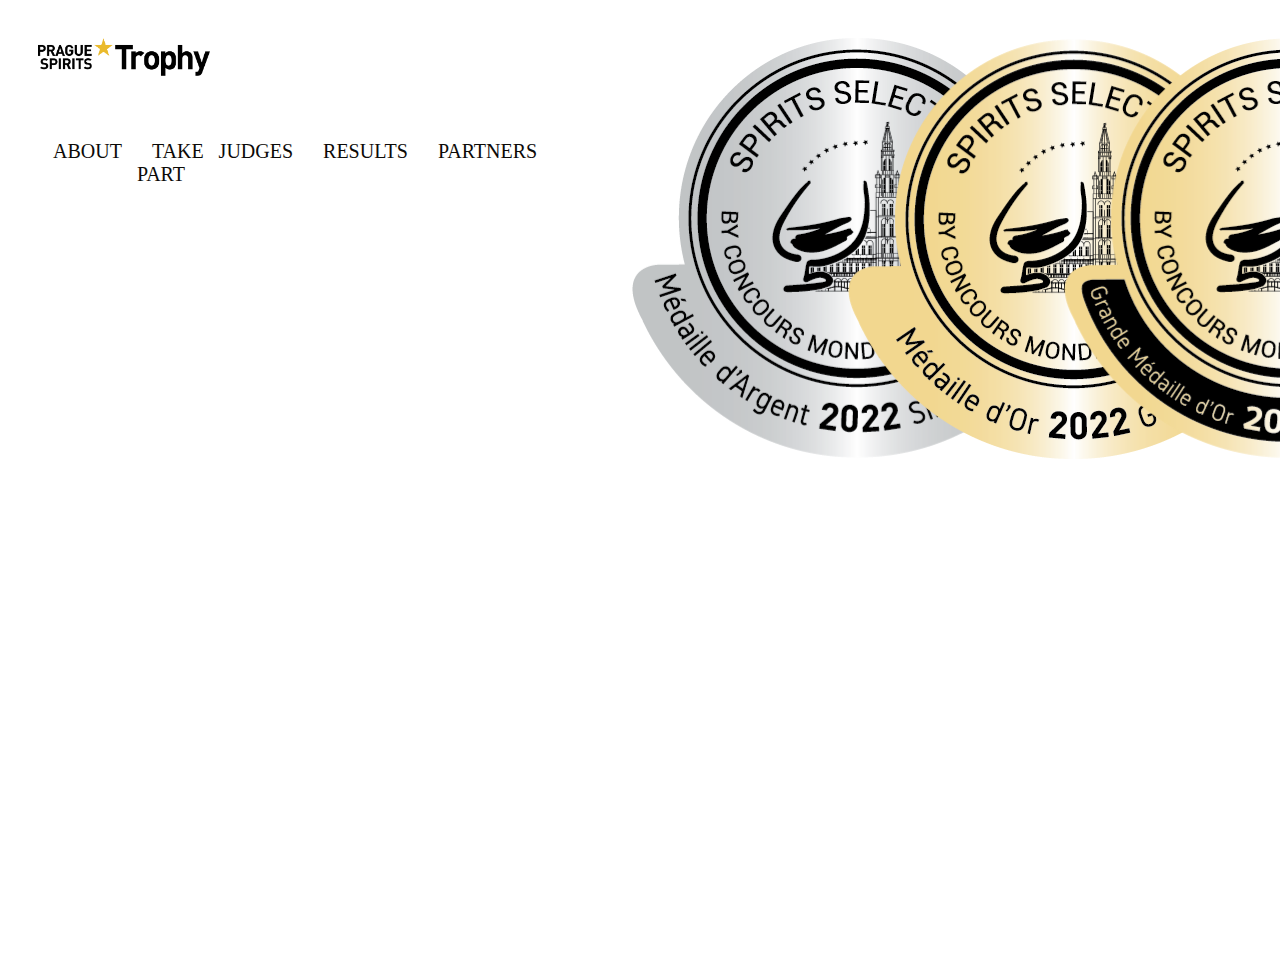
==== index.html @ 069c6a7c "first commit" ====
<!DOCTYPE html>
<html lang="cs">
<head>
	<meta charset="UTF-8">
	<meta name="viewport" content="width=device-width, initial-scale=1.0">
	<title>Prague Spirits Trophy</title>

	<!-- Google Fonts -->
	<link href="https://fonts.googleapis.com/css2?family=Lora:ital,wght@0,400;0,700;1,400;1,700&family=Playfair+Display:wght@700&display=swap" rel="stylesheet">

	<!-- Naše vlastní CSS -->
	<link rel="stylesheet" href="css/style.css">
</head>

<body>

	<div class="kontejner">

	<header class="header">
		<img class="header__logo" src="images/logo Prague Spirits Trophy.png" alt="logo Prague Spirits Trophy">

		<nav class="header__navigation" role="navigation">
			<ul class="header__menu">
				<li><a class="header__link" href="#">about</a></li>
				<li><a class="header__link" href="#">take part</a></li>
				<li><a class="header__link" href="#">judges</a></li>
				<li><a class="header__link" href="#">results</a></li>
				<li><a class="header__link" href="#">partners</a></li>
			</ul>
		</nav>
	</header>

	<!-- sekce s obrázkem medailí -->
	<section class="medals">
		<img class="medals__image" src="images/medaile_VYMENIT.png" alt="medals Prague Spirits Trophy">
	</section>

	<!-- sekce About Prague Spirits Trophy -->
	<section class="about">
		<div class="about__title" id="h1">
	
			<h1>About Prague Spirits Trophy</h1>
	
			<p class="about__text">
				Lorem ipsum dolor sit amet, consectetur adipiscing elit, sed do eiusmod tempor incididunt ut labore et dolore magna aliqua. Ut enim ad minim veniam.</p>

			<p>Lorem ipsum dolor sit amet consectetur adipisicing elit. Iste dolorem possimus facilis quae minima autem eius consequuntur quia magnam assumenda, repudiandae commodi deleniti alias, ipsum, quisquam aliquid iusto tenetur suscipit.</p>
	
		</div>
	</section>

	<!-- sekce People -->
	<section class="people">
		<div class="people__title">

			<h2 class="people__h2">Lead</h2>

			<p>Lorem ipsum dolor sit amet consectetur adipisicing elit.</p>

			<div class="people__portrait">

				<div class="people__portrait__sarka">
					<img src="images/duskova.JPG" alt="Sarka Duskova">
					<div class="people__portrait__sarka__text">
						<h3>Šárka Dušková</h3>
						<p>Lorem ipsum dolor sit amet consectetur adipisicing elit.</p>
					</div>
				</div>
				<div class="people__portrait_simon">
					<img src="images/dusek.JPG" alt="Simon Dusek">
					<div class="people__portrait__simon__text">
						<h3>Šimon Dušek</h3>
						<p>Lorem ipsum dolor sit amet consectetur adipisicing elit.</p>
					</div>
				</div>
			</div>
		</div>
	 </section>


	</div>

</body>
</html>
---- css/style.css ----
@charset "UTF-8";
html {
  box-sizing: border-box;
}

*, ::before, ::after {
  box-sizing: inherit;
}

/*Nastavení Gridu*/
.kontejner {
  display: grid;
  grid-template-columns: repeat(12, 1fr);
  grid-template-rows: 200px 100px 300px auto auto 200px;
  gap: 20px;
  grid-template-areas: "logo logo" "menu menu" "obrazek obrazek" "text text" "foto1 foto2" "paticka paticka";
}

.header__logo {
  grid-area: logo;
}

.header__logo {
  max-width: 30%;
  margin: 30px;
}
.header__title {
  color: #0C0A07;
}
.header__menu {
  margin: 30px;
  list-style: none;
  padding: 0;
  display: flex;
  justify-content: space-between;
  text-transform: uppercase;
  font-size: 20px;
}
.header__link {
  color: #0C0A07;
  padding: 15px;
  text-decoration: none;
}
.header__link:hover {
  background-color: #0C0A07;
  color: white;
  border-radius: 20px;
}

.medals {
  margin: 30px;
}

.about {
  margin: 30px;
}

.people {
  margin: 30px;
}
.people img {
  width: 300px;
  border-radius: 50%;
}/*# sourceMappingURL=style.css.map */
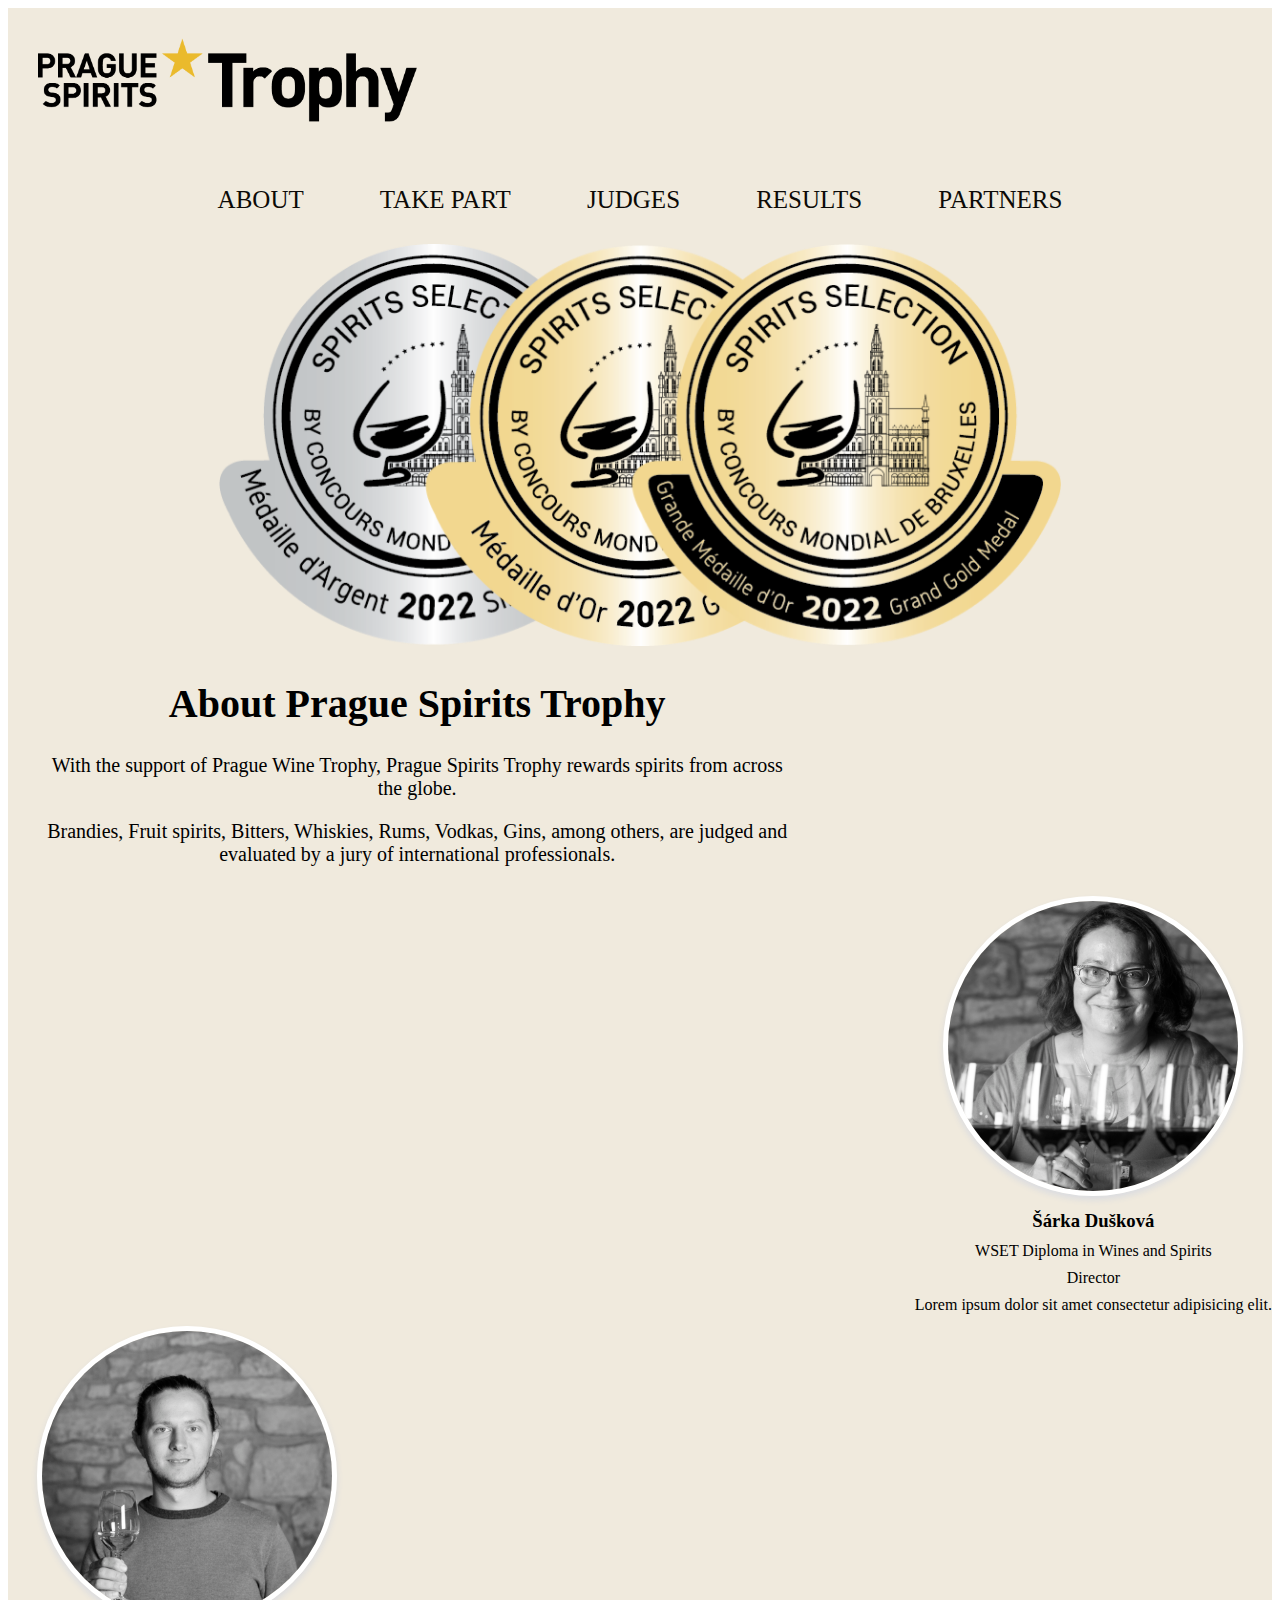
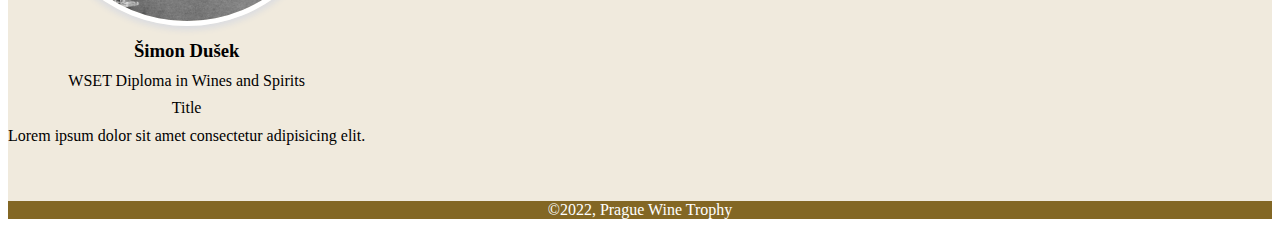
==== commit 82c099df: "druhy commit" ====
--- a/index.html
+++ b/index.html
@@ -1,5 +1,5 @@
 <!DOCTYPE html>
-<html lang="cs">
+<html lang="en">
 <head>
 	<meta charset="UTF-8">
 	<meta name="viewport" content="width=device-width, initial-scale=1.0">
@@ -16,6 +16,7 @@
 
 	<div class="kontejner">
 
+	<!-- sekce Header -->
 	<header class="header">
 		<img class="header__logo" src="images/logo Prague Spirits Trophy.png" alt="logo Prague Spirits Trophy">
 
@@ -42,42 +43,46 @@
 			<h1>About Prague Spirits Trophy</h1>
 	
 			<p class="about__text">
-				Lorem ipsum dolor sit amet, consectetur adipiscing elit, sed do eiusmod tempor incididunt ut labore et dolore magna aliqua. Ut enim ad minim veniam.</p>
+				With the support of Prague Wine Trophy, Prague Spirits Trophy rewards spirits from across the globe.</p>
 
-			<p>Lorem ipsum dolor sit amet consectetur adipisicing elit. Iste dolorem possimus facilis quae minima autem eius consequuntur quia magnam assumenda, repudiandae commodi deleniti alias, ipsum, quisquam aliquid iusto tenetur suscipit.</p>
+			<p>Brandies, Fruit spirits, Bitters, Whiskies, Rums, Vodkas, Gins, among others, are judged and evaluated by a jury of international professionals.</p>
 	
 		</div>
 	</section>
 
-	<!-- sekce People -->
-	<section class="people">
-		<div class="people__title">
+	<!-- sekce Sarka -->
+	<section class="sarka">
 
-			<h2 class="people__h2">Lead</h2>
-
-			<p>Lorem ipsum dolor sit amet consectetur adipisicing elit.</p>
-
-			<div class="people__portrait">
-
-				<div class="people__portrait__sarka">
+				<div class="sarka__portrait">
 					<img src="images/duskova.JPG" alt="Sarka Duskova">
-					<div class="people__portrait__sarka__text">
+					<div class="sarka__portrait__text">
 						<h3>Šárka Dušková</h3>
+						<p>WSET Diploma in Wines and Spirits</p>	
+						<p>Director</p>
 						<p>Lorem ipsum dolor sit amet consectetur adipisicing elit.</p>
 					</div>
 				</div>
-				<div class="people__portrait_simon">
+	</section>
+
+	<!-- sekce Simon -->
+	<section class="simon">
+
+				<div class="simon__portrait">
 					<img src="images/dusek.JPG" alt="Simon Dusek">
-					<div class="people__portrait__simon__text">
+					<div class="simon__portrait__text">
 						<h3>Šimon Dušek</h3>
+						<p>WSET Diploma in Wines and Spirits</p>	
+						<p>Title</p>
 						<p>Lorem ipsum dolor sit amet consectetur adipisicing elit.</p>
 					</div>
 				</div>
-			</div>
-		</div>
 	 </section>
 
 
+	 <footer class="footer">
+		<p>©2022, Prague Wine Trophy</p>
+	</footer>
+	
 	</div>
 
 </body>
--- a/css/style.css
+++ b/css/style.css
@@ -8,16 +8,50 @@
 }
 
 /*Nastavení Gridu*/
-.kontejner {
-  display: grid;
-  grid-template-columns: repeat(12, 1fr);
-  grid-template-rows: 200px 100px 300px auto auto 200px;
-  gap: 20px;
-  grid-template-areas: "logo logo" "menu menu" "obrazek obrazek" "text text" "foto1 foto2" "paticka paticka";
+/*.kontejner {
+    display: grid;
+    justify-items: center;
+    align-items: center;
+    grid-template-columns: 1fr 1fr;
+	grid-template-rows: auto auto auto auto auto;
+	gap: 30px;
+    column-gap: 5%;
+    grid-template-areas: 
+        "hlavicka hlavicka"
+        "obrazek obrazek"
+        "text text"
+        "sarka simon"
+        "paticka paticka";
+}*/
+.header {
+  grid-area: hlavicka;
 }
 
-.header__logo {
-  grid-area: logo;
+.medals {
+  grid-area: obrazek;
+}
+
+.about {
+  grid-area: text;
+}
+
+.sarka {
+  grid-area: 4/1/4/1;
+  justify-self: right;
+}
+
+.simon {
+  grid-area: 4/2/4/2;
+  justify-self: left;
+}
+
+.footer {
+  grid-area: paticka;
+}
+
+/*Konec Nastavení Gridu*/
+.kontejner {
+  background-color: #F0EADD;
 }
 
 .header__logo {
@@ -28,37 +62,80 @@
   color: #0C0A07;
 }
 .header__menu {
+  max-width: 80%;
   margin: 30px;
+  margin-left: 15%;
+  margin-right: 15%;
   list-style: none;
   padding: 0;
   display: flex;
   justify-content: space-between;
   text-transform: uppercase;
-  font-size: 20px;
+  font-size: 25px;
 }
 .header__link {
   color: #0C0A07;
-  padding: 15px;
+  padding: 20px;
   text-decoration: none;
 }
 .header__link:hover {
   background-color: #0C0A07;
   color: white;
-  border-radius: 20px;
+  border-radius: 30px;
 }
 
 .medals {
   margin: 30px;
 }
 
+.medals__image {
+  max-width: 70%;
+  margin-left: 15%;
+  margin-right: 15%;
+}
+
 .about {
   margin: 30px;
+  max-width: 60%;
+  font-size: 20px;
+  text-align: center;
 }
 
-.people {
-  margin: 30px;
+.simon,
+.sarka {
+  text-align: center;
+  line-height: 70%;
 }
-.people img {
+.simon img,
+.sarka img {
   width: 300px;
   border-radius: 50%;
+  border: 5px solid white;
+  box-shadow: rgba(64, 123, 255, 0.1215686275) 0 4px 6px;
+}
+
+.footer {
+  margin-top: 60px;
+  width: 100%;
+  text-align: center;
+  background-color: #836724;
+  color: white;
+}
+
+/*Grid Judges*/
+.judges {
+  display: grid;
+  grid-template-columns: repeat(auto-fill, minmax(200px, 400px));
+  grid-auto-flow: row;
+  justify-items: center;
+  align-items: center;
+}
+
+/*Nastylování stránky Judges*/
+.judges {
+  gap: 30px;
+}
+
+.judges__image {
+  max-width: 350px;
 }/*# sourceMappingURL=style.css.map */